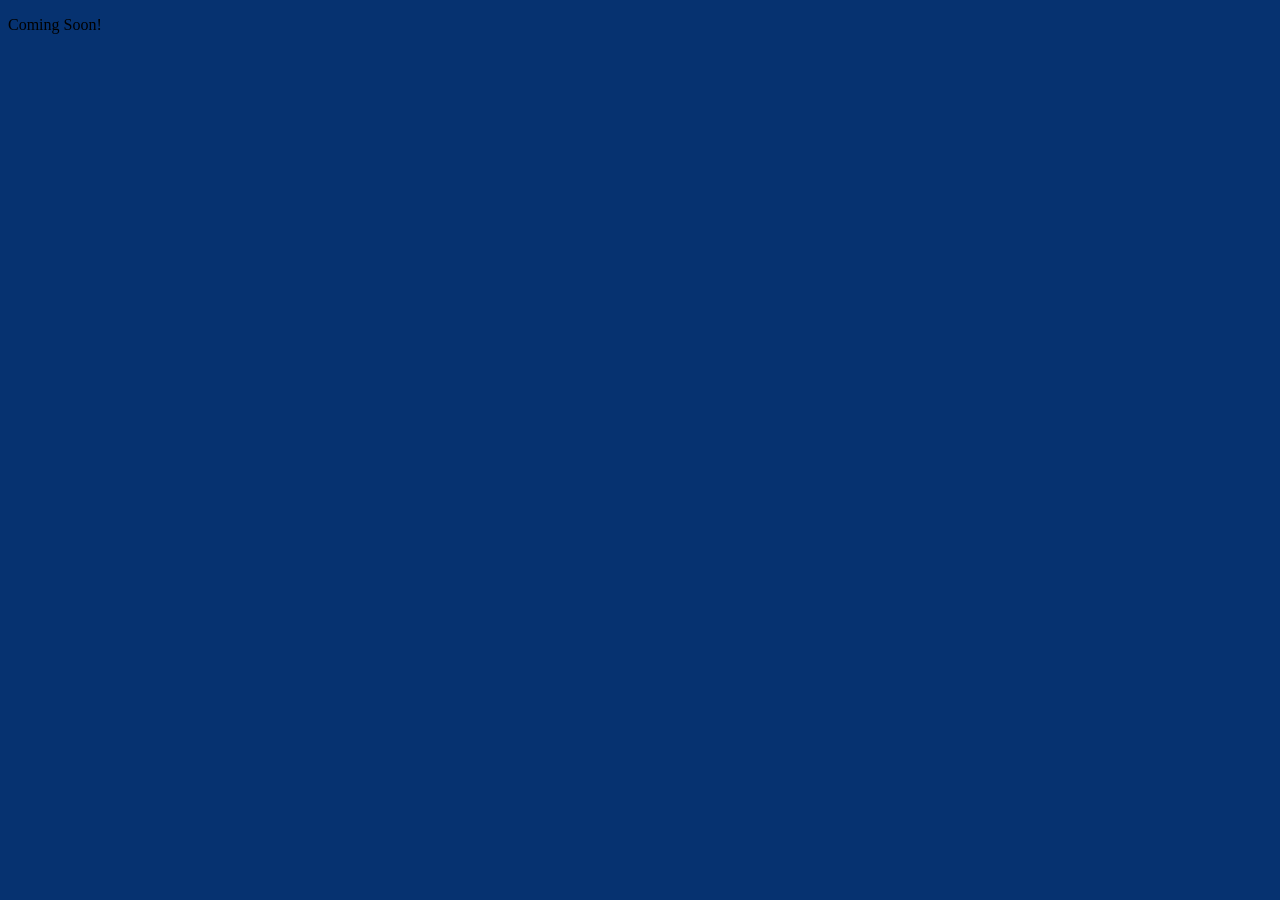
==== index.html @ 1500a8ce "initial commit" ====
<!doctype html>
<html lang="en">
  <head>
    <meta charset="UTF-8" />
    <meta name="viewport" content="width=device-width, initial-scale=1.0" />
    <title>Document</title>
    <link rel="stylesheet" href="css/styles.css" />
  </head>
  <body>
    <header></header>
    <main>
      <p>Coming Soon!</p>
    </main>

    <footer></footer>
  </body>
</html>
---- css/styles.css ----
html {
  box-sizing: border-box;
}

*,
*:before,
*:after {
  box-sizing: inherit;
}

body {
  color: black;
  background-color: #063270;
}
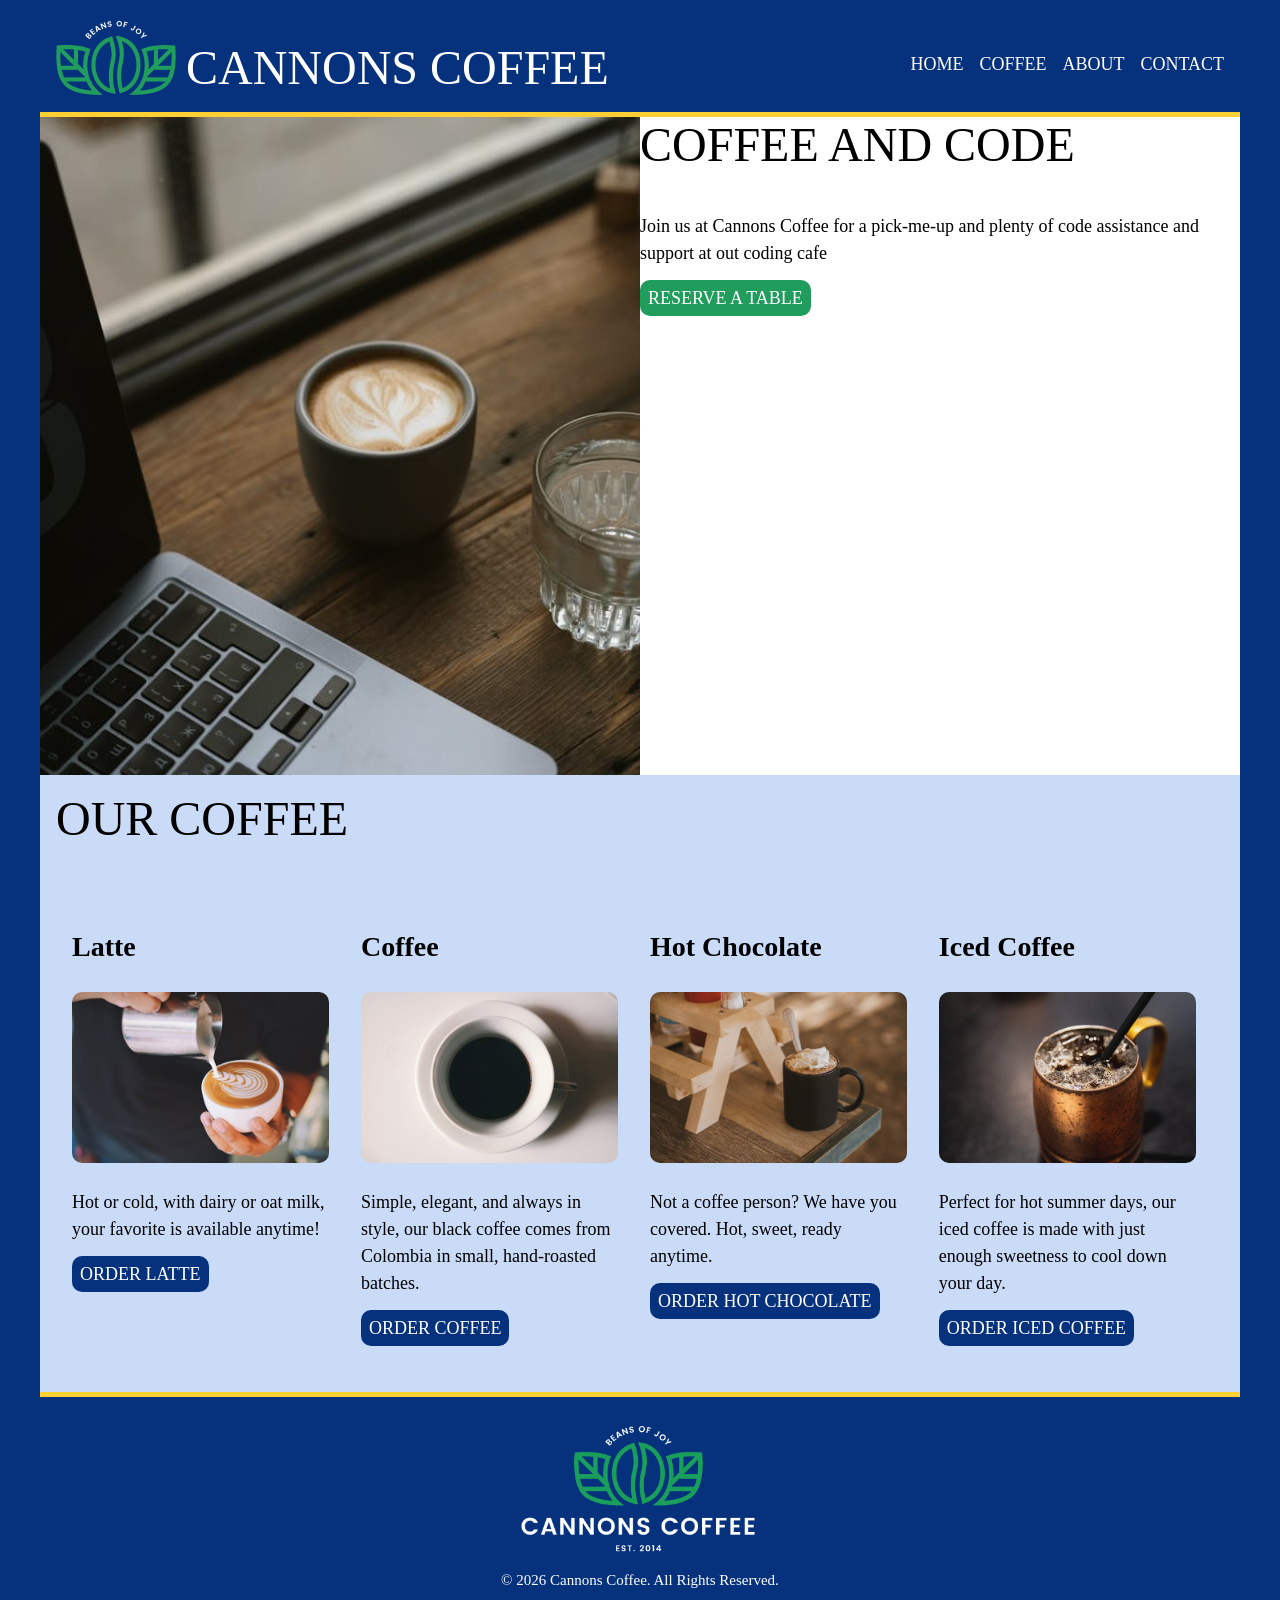
==== commit e1f36b03: "updated HTML/CSS" ====
--- a/index.html
+++ b/index.html
@@ -3,15 +3,144 @@
   <head>
     <meta charset="UTF-8" />
     <meta name="viewport" content="width=device-width, initial-scale=1.0" />
-    <title>Document</title>
+    <title>Cannons Coffee</title>
     <link rel="stylesheet" href="css/styles.css" />
   </head>
   <body>
-    <header></header>
-    <main>
-      <p>Coming Soon!</p>
-    </main>
+    <div class="container">
+      <header id="home">
+        <div class="header-logo">
+          <img
+            src="images/logo-nav.png"
+            alt="Cannons Coffee Logo, Beans of Joy"
+          />
+          <h1>Cannons Coffee</h1>
+        </div>
+        <nav>
+          <ul>
+            <li><a href="index.html">home</a></li>
+            <li><a href="latte.html">coffee</a></li>
+            <li>
+              <a href="https://daysixcoffee.com/" target="_blank">about</a>
+            </li>
+            <li><a href="mailto:yanilove8914@gmail.com">contact</a></li>
+          </ul>
+        </nav>
+      </header>
+      <main>
+        <!-- coffe-section needs flex -->
+        <div class="hero-section">
+          <img
+            class="hero-img"
+            src="/images/coffee-computer.jpg"
+            alt="Laptop with a cup of coffee and a glass of water"
+          />
+          <div class="hero-content">
+            <h2>coffee and code</h2>
+            <p>
+              Join us at Cannons Coffee for a pick-me-up and plenty of code
+              assistance and support at out coding cafe
+            </p>
 
-    <footer></footer>
+            <p>
+              <a
+                href="https://daysixcoffee.com/order/day-6-coffee-co-houston"
+                class="button-hero"
+                target="_blank"
+              >
+                reserve a table
+              </a>
+            </p>
+            <!-- green button -->
+          </div>
+        </div>
+        <div class="cards-section">
+          <h2>Our Coffee</h2>
+          <div class="cards-wrapper">
+            <!-- flex cards-wrapper-->
+            <!-- div.cards*4 (tab) -->
+
+            <div class="card">
+              <h3>Latte</h3>
+              <img src="images/latte.jpg" alt="Latte in a cup" />
+              <p>
+                Hot or cold, with dairy or oat milk, your favorite is available
+                anytime!
+              </p>
+              <p>
+                <a
+                  href="https://daysixcoffee.com/order/day-6-coffee-co-houston/item-latte_885302a1-1ae9-4e02-8c51-b8dc74e6c3c5"
+                  target="_blank"
+                  class="button"
+                >
+                  Order Latte</a
+                >
+              </p>
+            </div>
+
+            <div class="card">
+              <h3>Coffee</h3>
+              <img src="images/coffee.jpg" alt="Coffee in a cup" />
+              <p>
+                Simple, elegant, and always in style, our black coffee comes
+                from Colombia in small, hand-roasted batches.
+              </p>
+              <p>
+                <a
+                  href="https://daysixcoffee.com/order/day-6-coffee-co-houston/item-regular-coffee-downtowndrip_6314b8d3-4e7f-4716-99b7-7e8d94247922"
+                  target="_blank"
+                  class="button"
+                  >Order Coffee</a
+                >
+              </p>
+            </div>
+
+            <div class="card">
+              <h3>Hot Chocolate</h3>
+              <img
+                src="images/hotchoc.jpg"
+                alt="Hot Chocolate in a cup with whipped cream"
+              />
+              <p>
+                Not a coffee person? We have you covered. Hot, sweet, ready
+                anytime.
+              </p>
+              <p>
+                <a
+                  href="https://daysixcoffee.com/order/day-6-coffee-co-houston/item-hot-chocolate_0caed675-12ae-4c0c-98f9-f0ce012c8fa4"
+                  target="_blank"
+                  class="button"
+                  >Order Hot Chocolate</a
+                >
+              </p>
+            </div>
+
+            <div class="card">
+              <h3>Iced Coffee</h3>
+              <img
+                src="images/iced.jpg"
+                alt="Iced coffee in a mug with a straw"
+              />
+              <p>
+                Perfect for hot summer days, our iced coffee is made with just
+                enough sweetness to cool down your day.
+              </p>
+              <p>
+                <a
+                  href="https://daysixcoffee.com/order/day-6-coffee-co-houston/item-regular-coffee-downtowndrip_6314b8d3-4e7f-4716-99b7-7e8d94247922"
+                  target="_blank" class="button"
+                  >Order Iced Coffee</a
+                >
+              </p>
+            </div>
+          </div>
+        </div>
+      </main>
+
+      <footer>
+        <img src="images/logo-footer.png" alt="Cannons Coffee, Beans of Joy! Est. 2014">
+        <p>© 2026 Cannons Coffee. All Rights Reserved. </p>
+      </footer>
+    </div>
   </body>
 </html>
--- a/css/styles.css
+++ b/css/styles.css
@@ -7,8 +7,239 @@
 *:after {
   box-sizing: inherit;
 }
+@import url("https://fonts.googleapis.com/css2?family=Montserrat:ital,wght@0,100..900;1,100..900&display=swap");
+
+:root {
+  --black: #000000;
+  --white: #ffffff;
+  --deep-blue: #06327d;
+  --blue: #2b70e4;
+  --light-blue: #cadbf8;
+  --green: #209d5c;
+  --yellow: #ffd034;
+  --font1: font-family: "Montserrat", sans-serif;
+}
+
+h1 {
+  /* font-size: 3rem; */
+  line-height: 1.1667;
+  font-weight: 300;
+  text-transform: uppercase;
+  margin: 0 auto;
+  color: var(--white);
+}
+
+h2 {
+  font-size: 3rem;
+  line-height: 1.1667;
+  font-weight: 300;
+  text-transform: uppercase;
+}
+
+h3 {
+  font-size: 1.75rem;
+  line-height: 1.1667;
+  font-weight: 300;
+  font-weight: bold;
+}
 
 body {
-  color: black;
-  background-color: #063270;
-}
+  color: var(--black);
+  font-size: 1.125rem;
+  line-height: 1.5;
+  margin: 0;
+}
+
+.container {
+  margin: 0 auto;
+  /* padding: 0 20px; */
+  max-width: 1200px;
+}
+
+header {
+  border-bottom: 5px solid var(--yellow);
+  background-color: var(--deep-blue);
+  /* margin: 0 auto; */
+  display: flex;
+  flex-wrap: wrap;
+  justify-content: center;
+  padding: 1rem;
+}
+
+nav ul {
+  list-style-type: none;
+  padding: 0;
+  display: flex;
+  flex-wrap: wrap;
+  gap: 1rem;
+  justify-content: center;
+  width: 250px;
+  align-items: flex-end;
+}
+
+nav a {
+  /* padding: 1rem; */
+  color: var(--white);
+  /* font-size: 1.8rem; */
+  text-decoration: none;
+  text-transform: uppercase;
+}
+
+.header-logo {
+  display: flex;
+  flex-wrap: wrap;
+  justify-content: center;
+  gap: 10px;
+  align-items: flex-end;
+}
+
+.hero-img {
+  /* width: 300px;
+  height: auto; */
+  width: 100%;
+}
+
+.hero-content {
+  background-color: var(--white);
+}
+main {
+  margin: 3rem;
+}
+
+.hero-section {
+  display: flex;
+  flex-wrap: wrap;
+}
+
+.button-hero {
+  background-color: var(--green);
+  text-transform: uppercase;
+  color: var(--white);
+  border-radius: 10px;
+  padding: 8px;
+}
+
+a {
+  text-decoration: none;
+}
+
+.cards-section {
+  background-color: var(--light-blue);
+  border-bottom: 5px solid var(--yellow);
+  padding: 1rem;
+}
+.cards-wrapper {
+  display: flex;
+  flex-direction: column;
+  /* padding: 2rem; */
+}
+
+.card {
+  gap: 1rem;
+}
+
+.card img {
+  width: 100%;
+  border-radius: 10px;
+}
+
+.button {
+  background-color: var(--deep-blue);
+  text-transform: uppercase;
+  color: var(--white);
+  border-radius: 10px;
+  padding: 8px;
+}
+
+footer {
+  background-color: var(--deep-blue);
+  color: var(--white);
+  display: flex;
+  justify-content: center;
+  flex-direction: column;
+  align-items: center; 
+  padding: 20px;
+}
+
+footer img {
+  width: 250px;     /* adjust to taste */
+  max-width: 100%;
+  height: auto;
+}
+
+footer p {
+ font-size:  smaller;
+  text-align: center;
+  margin: 10px 0 0;
+}
+
+@media (min-width: 650px) {
+  nav ul {
+    justify-content: center;
+    width: auto;
+  }
+
+  .hero-section {
+    flex-wrap: nowrap;
+    padding: 0;
+    margin: 0;
+  }
+
+  .hero-img {
+    width: 50%;
+  }
+
+  main {
+    margin: 0;
+  }
+
+  h1 {
+    font-size: 3rem;
+  }
+  h2 {
+    margin-top: 0;
+  }
+
+  .cards-wrapper {
+    display: flex;
+    flex-flow: row wrap;
+
+    margin: 0;
+  }
+
+  .card {
+    width: 40%;
+    margin: 1rem;
+  }
+}
+
+@media (min-width: 1000px) {
+  body {
+    background-color: var(--deep-blue);
+  }
+  header {
+    display: flex;
+    justify-content: space-between;
+    align-items: flex-end;
+  }
+
+  .container {
+    max-width: 1200px;
+    margin: 0 auto;
+    padding: 0;
+  }
+
+  main {
+    width: 100%;
+    max-width: none;
+    margin: 0;
+  }
+
+  .card {
+    width: 22%;
+  }
+
+  h1 {
+    margin-top: 1rem;
+  }
+}
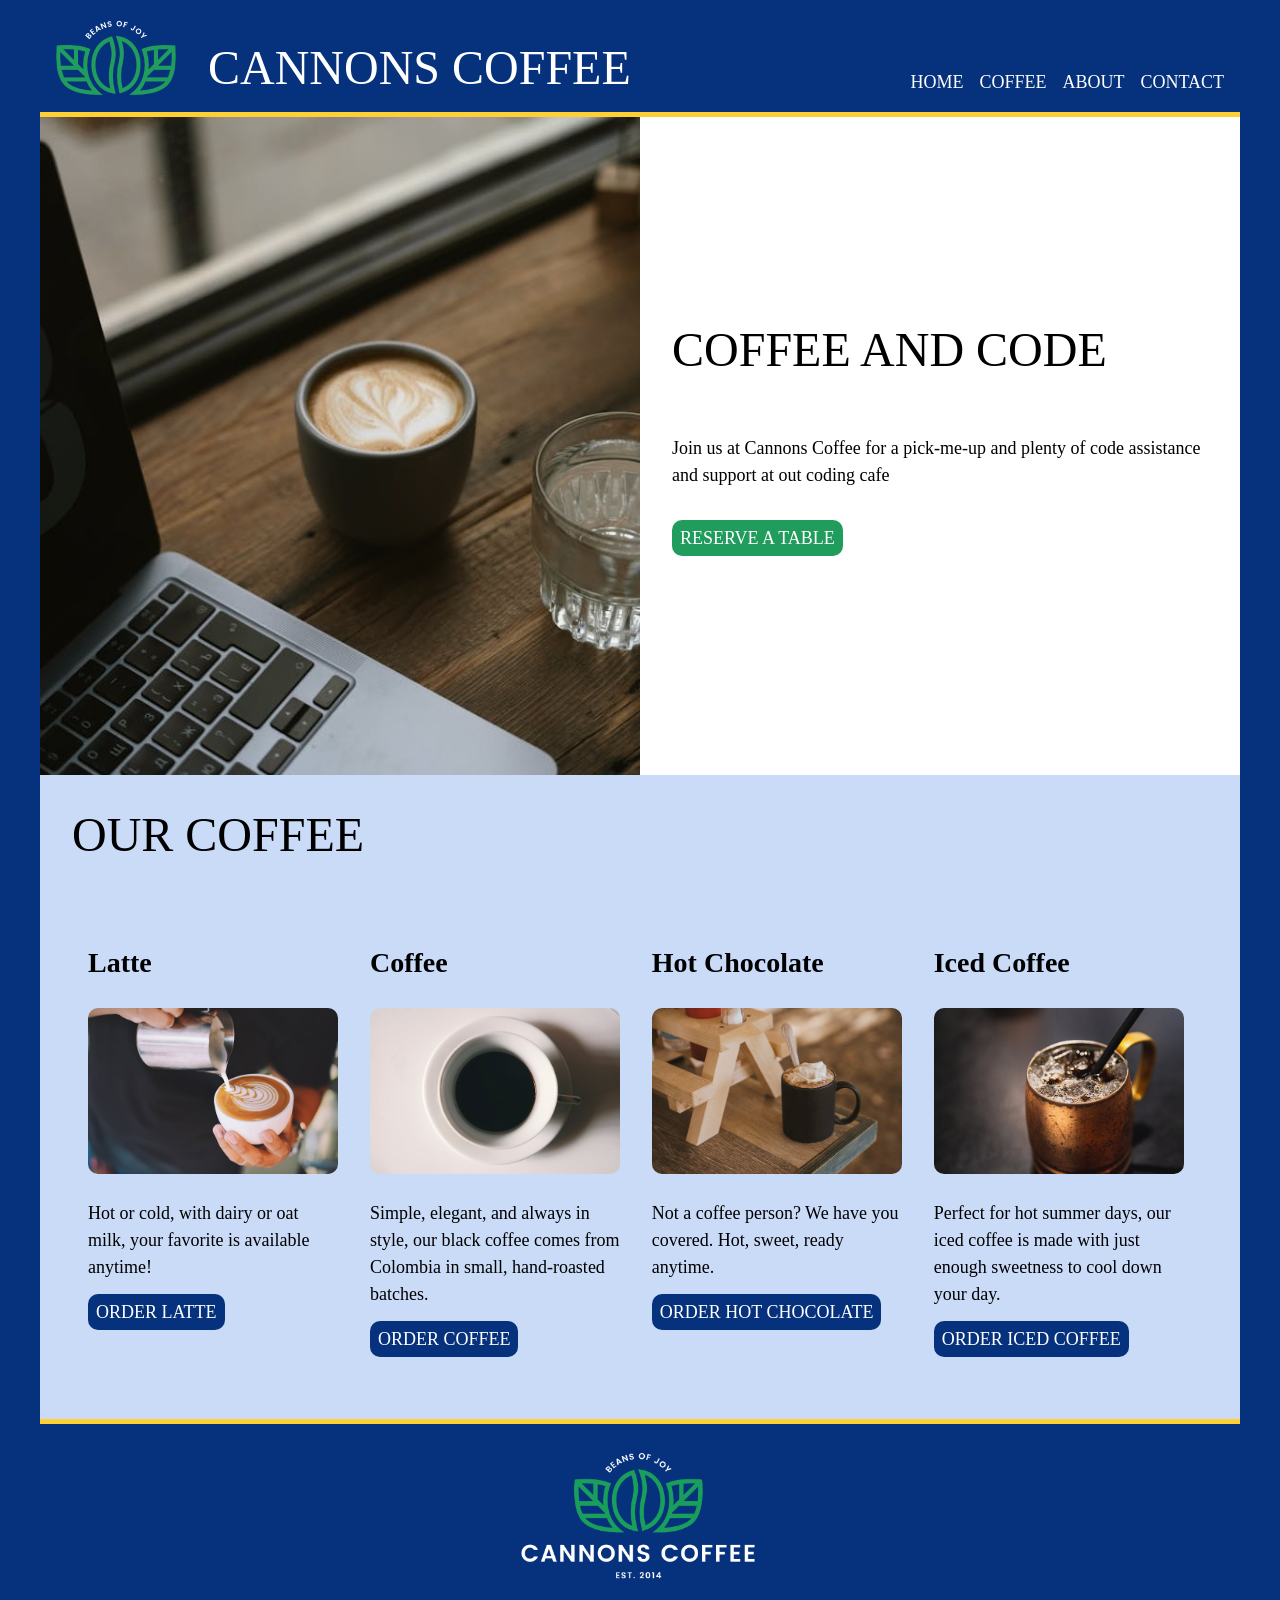
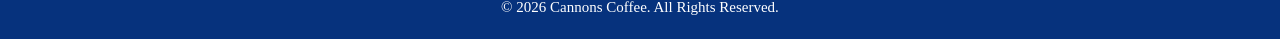
==== commit 74e9282a: "updated HTML/CSS" ====
--- a/index.html
+++ b/index.html
@@ -35,7 +35,7 @@
             src="/images/coffee-computer.jpg"
             alt="Laptop with a cup of coffee and a glass of water"
           />
-          <div class="hero-content">
+          <div class="hero-content hero-home">
             <h2>coffee and code</h2>
             <p>
               Join us at Cannons Coffee for a pick-me-up and plenty of code
--- a/css/styles.css
+++ b/css/styles.css
@@ -21,7 +21,7 @@
 }
 
 h1 {
-  /* font-size: 3rem; */
+  font-size: 3rem;
   line-height: 1.1667;
   font-weight: 300;
   text-transform: uppercase;
@@ -63,6 +63,8 @@
   display: flex;
   flex-wrap: wrap;
   justify-content: center;
+  /* justify-content: space-between; */
+  /* align-items: center; */
   padding: 1rem;
 }
 
@@ -91,6 +93,9 @@
   justify-content: center;
   gap: 10px;
   align-items: flex-end;
+}
+.header-logo h1{
+  text-align: center;
 }
 
 .hero-img {
@@ -101,9 +106,16 @@
 
 .hero-content {
   background-color: var(--white);
+  padding: 2rem;
+}
+
+.hero-home{
+  display: flex;
+  flex-direction: column;
+  justify-content: center;
 }
 main {
-  margin: 3rem;
+  margin: 0;
 }
 
 .hero-section {
@@ -111,6 +123,9 @@
   flex-wrap: wrap;
 }
 
+.latte-hero-section{
+  padding: 3rem;
+}
 .button-hero {
   background-color: var(--green);
   text-transform: uppercase;
@@ -119,14 +134,18 @@
   padding: 8px;
 }
 
+.latte-hero{
+display: inline;
+}
+
 a {
   text-decoration: none;
 }
 
 .cards-section {
   background-color: var(--light-blue);
-  border-bottom: 5px solid var(--yellow);
-  padding: 1rem;
+  padding: 2rem;
+  margin: 0 auto;
 }
 .cards-wrapper {
   display: flex;
@@ -157,21 +176,27 @@
   display: flex;
   justify-content: center;
   flex-direction: column;
-  align-items: center; 
+  align-items: center;
   padding: 20px;
+  border-top: 5px solid var(--yellow);
 }
 
 footer img {
-  width: 250px;     /* adjust to taste */
+  width: 250px; /* adjust to taste */
   max-width: 100%;
   height: auto;
 }
 
 footer p {
- font-size:  smaller;
+  font-size: smaller;
   text-align: center;
   margin: 10px 0 0;
-}
+  display: flex;
+
+
+}
+
+
 
 @media (min-width: 650px) {
   nav ul {
@@ -179,12 +204,24 @@
     width: auto;
   }
 
+  header {
+    flex-direction: column wrap;
+  }
+  
+  .header-logo {
+    gap: 2rem;
+  }
+
   .hero-section {
     flex-wrap: nowrap;
     padding: 0;
     margin: 0;
   }
 
+  .latte-hero-section{
+  padding: 3rem;
+}
+
   .hero-img {
     width: 50%;
   }
@@ -211,6 +248,7 @@
     width: 40%;
     margin: 1rem;
   }
+
 }
 
 @media (min-width: 1000px) {
@@ -234,7 +272,9 @@
     max-width: none;
     margin: 0;
   }
-
+.latte-hero-section{
+  padding: 0;
+}
   .card {
     width: 22%;
   }
@@ -242,4 +282,8 @@
   h1 {
     margin-top: 1rem;
   }
-}
+
+  nav ul {
+    margin: 0;
+  }
+}
